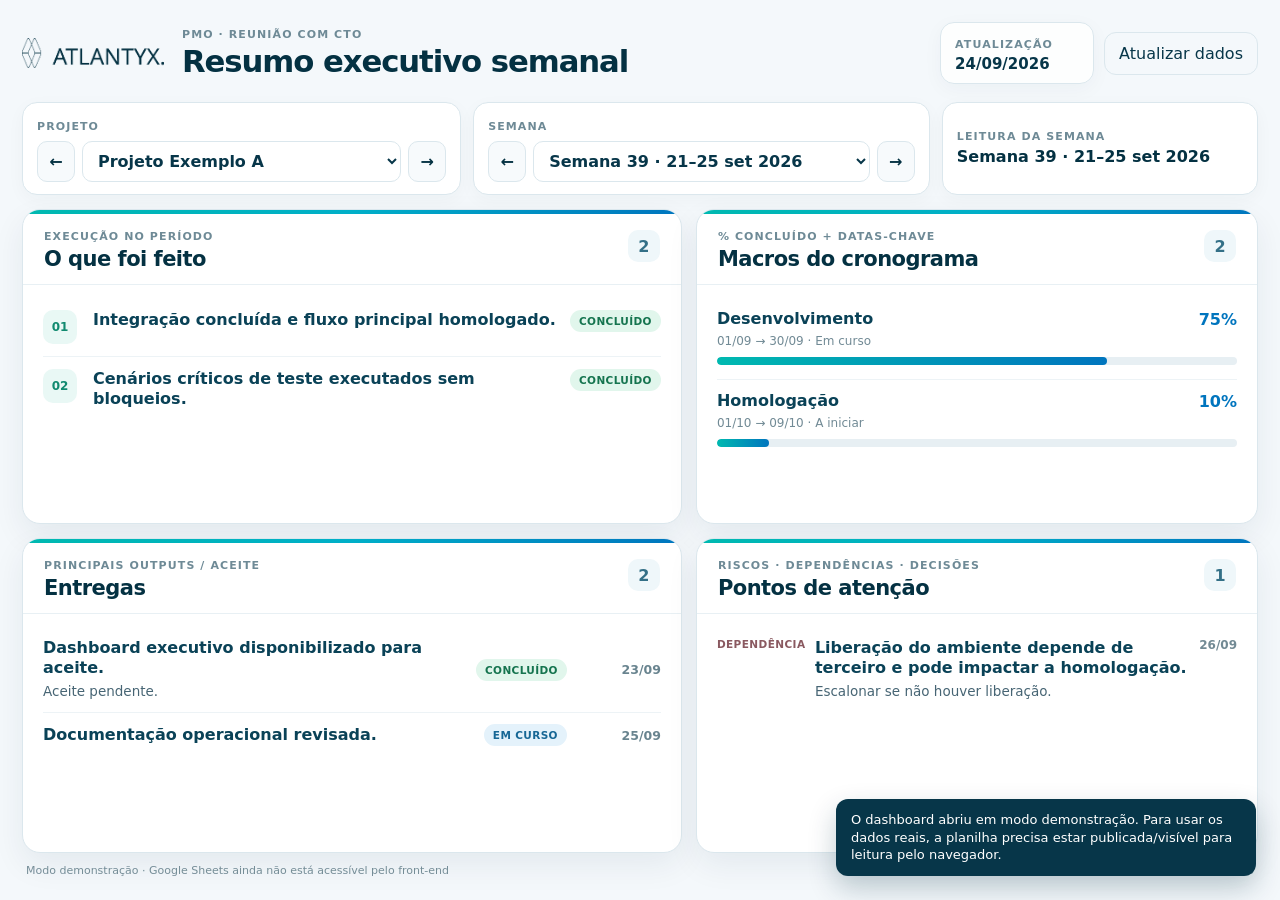
==== index.html @ fbb0abfb "Add files via upload" ====
<!doctype html>
<html lang="pt-BR">
<head>
  <meta charset="utf-8" />
  <meta name="viewport" content="width=device-width, initial-scale=1" />
  <meta name="theme-color" content="#f4f8fb" />
  <title>ATLANTYX · Resumo Executivo Semanal</title>
  <link rel="stylesheet" href="styles.css" />
</head>
<body>
  <div class="app-shell">
    <header class="topbar">
      <div class="brand-group">
        <img class="brand-logo" src="assets/atlantyx_logo_navy.png" alt="ATLANTYX" />
        <div>
          <div class="eyebrow">PMO · REUNIÃO COM CTO</div>
          <h1>Resumo executivo semanal</h1>
        </div>
      </div>
      <div class="topbar-right">
        <div class="updated-chip">
          <span class="updated-chip__label">Atualização</span>
          <strong id="updatedDate">—</strong>
        </div>
        <button class="ghost-button" id="refreshButton" type="button" title="Atualizar dados">Atualizar dados</button>
      </div>
    </header>

    <section class="filters" aria-label="Filtros">
      <div class="filter-block filter-project">
        <span class="filter-label">Projeto</span>
        <div class="stepper-control">
          <button class="icon-button" id="prevProject" type="button" aria-label="Projeto anterior">←</button>
          <select id="projectSelect" aria-label="Selecionar projeto"></select>
          <button class="icon-button" id="nextProject" type="button" aria-label="Próximo projeto">→</button>
        </div>
      </div>

      <div class="filter-block filter-week">
        <span class="filter-label">Semana</span>
        <div class="stepper-control">
          <button class="icon-button" id="prevWeek" type="button" aria-label="Semana anterior">←</button>
          <select id="weekSelect" aria-label="Selecionar semana"></select>
          <button class="icon-button" id="nextWeek" type="button" aria-label="Próxima semana">→</button>
        </div>
      </div>

      <div class="meeting-summary">
        <span class="meeting-summary__label">Leitura da semana</span>
        <strong id="weekHeadline">—</strong>
      </div>
    </section>

    <main class="dashboard-grid" id="dashboardGrid">
      <section class="panel panel-done" data-section="O que foi feito">
        <div class="panel-header">
          <div>
            <div class="section-kicker">EXECUÇÃO NO PERÍODO</div>
            <h2>O que foi feito</h2>
          </div>
          <span class="counter" id="countDone">0</span>
        </div>
        <div class="panel-content" id="doneList"></div>
      </section>

      <section class="panel panel-schedule" data-section="Macros do cronograma">
        <div class="panel-header">
          <div>
            <div class="section-kicker">% CONCLUÍDO + DATAS-CHAVE</div>
            <h2>Macros do cronograma</h2>
          </div>
          <span class="counter" id="countSchedule">0</span>
        </div>
        <div class="panel-content" id="scheduleList"></div>
      </section>

      <section class="panel panel-deliveries" data-section="Entregas">
        <div class="panel-header">
          <div>
            <div class="section-kicker">PRINCIPAIS OUTPUTS / ACEITE</div>
            <h2>Entregas</h2>
          </div>
          <span class="counter" id="countDeliveries">0</span>
        </div>
        <div class="panel-content" id="deliveryList"></div>
      </section>

      <section class="panel panel-attention" data-section="Pontos de atenção">
        <div class="panel-header">
          <div>
            <div class="section-kicker">RISCOS · DEPENDÊNCIAS · DECISÕES</div>
            <h2>Pontos de atenção</h2>
          </div>
          <span class="counter" id="countAttention">0</span>
        </div>
        <div class="panel-content" id="attentionList"></div>
      </section>
    </main>

    <footer class="footer">
      <span id="dataStatus">Carregando dados…</span>
      <span>ATLANTYX · Uso executivo</span>
    </footer>
  </div>

  <div class="toast" id="toast" role="status" aria-live="polite"></div>
  <script src="config.js"></script>
  <script src="app.js"></script>
</body>
</html>
---- styles.css ----
:root {
  --bg: #f4f8fb;
  --surface: #ffffff;
  --ink: #073649;
  --ink-soft: #476574;
  --line: #dbe7ed;
  --line-strong: #c9dbe3;
  --navy: #043142;
  --teal: #00b9b0;
  --cyan: #00afc8;
  --blue: #0075be;
  --green: #18a26b;
  --amber: #c98200;
  --red: #c44444;
  --purple: #7356c7;
  --shadow: 0 12px 32px rgba(4, 49, 66, .07);
  --radius: 18px;
}

* { box-sizing: border-box; }
html, body { margin: 0; min-height: 100%; background: var(--bg); color: var(--ink); font-family: Inter, ui-sans-serif, system-ui, -apple-system, BlinkMacSystemFont, "Segoe UI", sans-serif; }
body { padding: 22px; }
button, select { font: inherit; }

.app-shell { max-width: 1560px; margin: 0 auto; }
.topbar { display: flex; align-items: center; justify-content: space-between; gap: 24px; margin-bottom: 18px; }
.brand-group { display: flex; align-items: center; gap: 18px; min-width: 0; }
.brand-logo { width: 142px; height: auto; flex: 0 0 auto; }
.eyebrow, .section-kicker, .filter-label, .meeting-summary__label, .updated-chip__label { font-size: 11px; font-weight: 800; letter-spacing: .1em; text-transform: uppercase; color: #6e8a96; }
h1 { margin: 4px 0 0; font-size: clamp(24px, 2.4vw, 38px); line-height: 1.05; letter-spacing: -.035em; color: var(--navy); }
.topbar-right { display: flex; align-items: center; gap: 10px; }
.updated-chip { min-width: 154px; padding: 10px 14px; border: 1px solid var(--line); border-radius: 14px; background: rgba(255,255,255,.86); box-shadow: 0 5px 20px rgba(4,49,66,.04); }
.updated-chip strong { display: block; margin-top: 3px; font-size: 15px; }
.ghost-button { padding: 11px 14px; border: 1px solid var(--line); border-radius: 12px; background: transparent; color: var(--ink); cursor: pointer; }
.ghost-button:hover { background: #fff; }

.filters { display: grid; grid-template-columns: minmax(300px, 1.25fr) minmax(360px, 1.3fr) minmax(250px, .9fr); gap: 12px; margin-bottom: 14px; }
.filter-block, .meeting-summary { padding: 12px 14px; background: var(--surface); border: 1px solid var(--line); border-radius: 15px; box-shadow: 0 5px 18px rgba(4,49,66,.035); }
.stepper-control { display: grid; grid-template-columns: 38px minmax(0,1fr) 38px; gap: 7px; margin-top: 7px; }
.icon-button { border: 1px solid var(--line); border-radius: 10px; background: #f7fafc; color: var(--navy); cursor: pointer; font-weight: 800; }
.icon-button:hover { border-color: #a9ccd8; background: #eef8fb; }
select { width: 100%; border: 1px solid var(--line); border-radius: 10px; background: #fff; color: var(--ink); padding: 9px 11px; font-weight: 700; outline: none; min-width: 0; }
select:focus { border-color: var(--cyan); box-shadow: 0 0 0 3px rgba(0,175,200,.12); }
.meeting-summary { display: flex; flex-direction: column; justify-content: center; }
.meeting-summary strong { margin-top: 4px; font-size: 16px; line-height: 1.25; color: var(--navy); }

.dashboard-grid { display: grid; grid-template-columns: 1.08fr .92fr; grid-template-rows: minmax(315px, auto) minmax(315px, auto); gap: 14px; }
.panel { position: relative; min-width: 0; overflow: hidden; background: var(--surface); border: 1px solid var(--line); border-radius: var(--radius); box-shadow: var(--shadow); }
.panel::before { content:""; position:absolute; top:0; left:0; right:0; height:4px; background: linear-gradient(90deg, var(--teal), var(--cyan), var(--blue)); }
.panel-header { display: flex; align-items: flex-start; justify-content: space-between; gap: 16px; padding: 20px 21px 13px; border-bottom: 1px solid #e8f0f4; }
.panel-header h2 { margin: 4px 0 0; font-size: 21px; letter-spacing: -.025em; color: var(--navy); }
.counter { min-width: 32px; height: 32px; display: inline-flex; align-items: center; justify-content: center; border-radius: 10px; background: #eff7fa; color: #347087; font-weight: 800; }
.panel-content { padding: 13px 20px 18px; }
.empty-state { height: 190px; display: grid; place-items: center; text-align: center; color: #8097a1; border: 1px dashed #d6e5eb; border-radius: 14px; background: #fbfdfe; padding: 30px; }

.done-item { display: grid; grid-template-columns: 38px minmax(0,1fr) auto; gap: 12px; padding: 12px 0; border-bottom: 1px solid #edf3f6; align-items: start; }
.done-item:last-child { border-bottom: 0; }
.item-number { width: 34px; height: 34px; border-radius: 10px; display: grid; place-items: center; background: #e9f8f5; color: #118a70; font-size: 12px; font-weight: 900; }
.item-title { font-weight: 800; line-height: 1.25; color: #0a4257; }
.item-description { margin-top: 4px; color: var(--ink-soft); line-height: 1.42; font-size: 13.5px; }

.status-badge { display: inline-flex; align-items: center; justify-content: center; white-space: nowrap; border-radius: 999px; padding: 5px 9px; font-size: 10.5px; font-weight: 900; letter-spacing: .035em; text-transform: uppercase; background: #edf3f6; color: #54717e; }
.status-concluido { background:#e1f6ec; color:#15744f; }
.status-em-curso { background:#e4f2fb; color:#176795; }
.status-a-iniciar { background:#eef1f4; color:#61717b; }
.status-risco, .status-bloqueado { background:#fde9e9; color:#a53636; }
.status-dependencia { background:#fff3db; color:#956000; }
.status-decisao { background:#eee9fb; color:#6345ad; }

.delivery-row { display:grid; grid-template-columns: minmax(0,1fr) auto 82px; gap:12px; padding:11px 0; border-bottom:1px solid #edf3f6; align-items:center; }
.delivery-row:last-child { border-bottom:0; }
.delivery-date { text-align:right; color:#69848f; font-weight:700; font-size:12.5px; }

.schedule-item { padding: 11px 0 14px; border-bottom:1px solid #edf3f6; }
.schedule-item:last-child { border-bottom:0; }
.schedule-head { display:flex; align-items:center; justify-content:space-between; gap:12px; }
.schedule-percent { font-weight:900; color:var(--blue); }
.schedule-dates { color:#718a95; font-size:12px; margin-top:5px; }
.progress-track { height:8px; margin-top:9px; background:#e7eff3; border-radius:999px; overflow:hidden; }
.progress-fill { height:100%; width:0; background:linear-gradient(90deg,var(--teal),var(--blue)); border-radius:999px; transition:width .35s ease; }

.attention-item { display:grid; grid-template-columns: 86px minmax(0,1fr) auto; gap:12px; padding:11px 0; border-bottom:1px solid #edf3f6; align-items:start; }
.attention-item:last-child { border-bottom:0; }
.attention-type { font-size:10.5px; font-weight:900; text-transform:uppercase; letter-spacing:.04em; color:#8a5960; }
.attention-date { color:#728a94; font-size:12px; font-weight:700; white-space:nowrap; }

.footer { display:flex; justify-content:space-between; gap:18px; margin-top:11px; padding:0 4px; font-size:11px; color:#78909a; }
.toast { position:fixed; right:24px; bottom:24px; max-width:420px; padding:12px 15px; border-radius:12px; background:#073649; color:#fff; box-shadow:0 12px 28px rgba(4,49,66,.24); opacity:0; pointer-events:none; transform:translateY(8px); transition:.2s ease; font-size:13px; line-height:1.35; }
.toast.show { opacity:1; transform:translateY(0); }

body.compact .panel-content { padding-top: 8px; padding-bottom: 12px; }
body.compact .done-item, body.compact .delivery-row, body.compact .attention-item { padding-top: 8px; padding-bottom: 8px; }
body.compact .item-description { font-size: 12.5px; line-height:1.32; }
body.compact .panel-header { padding-top: 16px; padding-bottom: 10px; }

@media (max-width: 980px) {
  body { padding: 14px; }
  .topbar, .filters { grid-template-columns: 1fr; display:grid; }
  .topbar-right { justify-content:start; }
  .dashboard-grid { grid-template-columns: 1fr; grid-template-rows: auto; }
  .brand-logo { width:120px; }
}

@media print {
  @page { size: landscape; margin: 8mm; }
  body { padding:0; background:#fff; }
  .app-shell { max-width:none; }
  .ghost-button, .icon-button { display:none; }
  .topbar { margin-bottom:10px; }
  .filters { grid-template-columns: 1fr 1fr 1fr; margin-bottom:10px; }
  .stepper-control { grid-template-columns:1fr; }
  .dashboard-grid { grid-template-rows: 1fr 1fr; gap:9px; }
  .panel { box-shadow:none; break-inside:avoid; }
  .footer { margin-top:6px; }
}
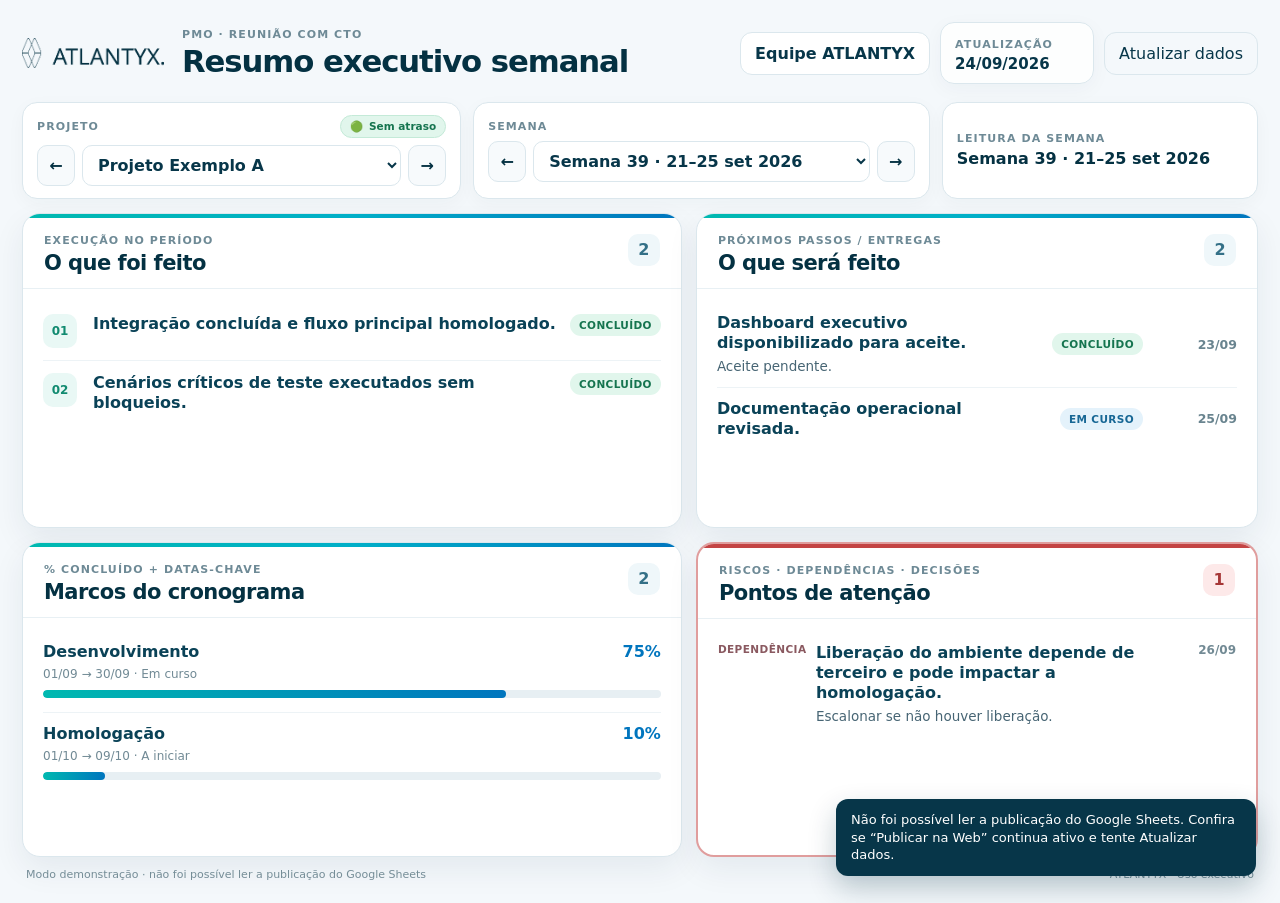
==== commit 718234f9: "Add files via upload" ====
--- a/index.html
+++ b/index.html
@@ -18,6 +18,7 @@
         </div>
       </div>
       <div class="topbar-right">
+        <button class="ghost-button team-button" id="teamButton" type="button">Equipe ATLANTYX</button>
         <div class="updated-chip">
           <span class="updated-chip__label">Atualização</span>
           <strong id="updatedDate">—</strong>
@@ -28,7 +29,13 @@
 
     <section class="filters" aria-label="Filtros">
       <div class="filter-block filter-project">
-        <span class="filter-label">Projeto</span>
+        <div class="filter-heading-row">
+          <span class="filter-label">Projeto</span>
+          <span class="project-signal project-signal-neutral" id="projectSignal" title="🟢 Sem atraso · 🟡 Atraso sem impacto no término · 🔴 Atraso com impacto no término">
+            <span id="projectSignalDot">⚪</span>
+            <span id="projectSignalText">Status não informado</span>
+          </span>
+        </div>
         <div class="stepper-control">
           <button class="icon-button" id="prevProject" type="button" aria-label="Projeto anterior">←</button>
           <select id="projectSelect" aria-label="Selecionar projeto"></select>
@@ -63,26 +70,26 @@
         <div class="panel-content" id="doneList"></div>
       </section>
 
-      <section class="panel panel-schedule" data-section="Macros do cronograma">
+      <section class="panel panel-planned" data-section="O que será feito">
+        <div class="panel-header">
+          <div>
+            <div class="section-kicker">PRÓXIMOS PASSOS / ENTREGAS</div>
+            <h2>O que será feito</h2>
+          </div>
+          <span class="counter" id="countPlanned">0</span>
+        </div>
+        <div class="panel-content" id="plannedList"></div>
+      </section>
+
+      <section class="panel panel-schedule" data-section="Marcos do cronograma">
         <div class="panel-header">
           <div>
             <div class="section-kicker">% CONCLUÍDO + DATAS-CHAVE</div>
-            <h2>Macros do cronograma</h2>
+            <h2>Marcos do cronograma</h2>
           </div>
           <span class="counter" id="countSchedule">0</span>
         </div>
         <div class="panel-content" id="scheduleList"></div>
-      </section>
-
-      <section class="panel panel-deliveries" data-section="Entregas">
-        <div class="panel-header">
-          <div>
-            <div class="section-kicker">PRINCIPAIS OUTPUTS / ACEITE</div>
-            <h2>Entregas</h2>
-          </div>
-          <span class="counter" id="countDeliveries">0</span>
-        </div>
-        <div class="panel-content" id="deliveryList"></div>
       </section>
 
       <section class="panel panel-attention" data-section="Pontos de atenção">
@@ -103,6 +110,20 @@
     </footer>
   </div>
 
+  <div class="modal-backdrop" id="teamModal" hidden>
+    <section class="team-modal" role="dialog" aria-modal="true" aria-labelledby="teamModalTitle">
+      <div class="team-modal__header">
+        <div>
+          <div class="section-kicker">EQUIPE DO PROJETO</div>
+          <h2 id="teamModalTitle">Equipe ATLANTYX</h2>
+          <div class="team-project-name" id="teamProjectName">—</div>
+        </div>
+        <button class="modal-close" id="teamModalClose" type="button" aria-label="Fechar">×</button>
+      </div>
+      <div class="team-list" id="teamList"></div>
+    </section>
+  </div>
+
   <div class="toast" id="toast" role="status" aria-live="polite"></div>
   <script src="config.js"></script>
   <script src="app.js"></script>
--- a/styles.css
+++ b/styles.css
@@ -113,3 +113,41 @@
   .panel { box-shadow:none; break-inside:avoid; }
   .footer { margin-top:6px; }
 }
+
+/* v3: sinalizador de projeto, equipe e pontos de atenção */
+.filter-heading-row { display:flex; align-items:center; justify-content:space-between; gap:10px; }
+.project-signal { display:inline-flex; align-items:center; gap:6px; max-width:70%; padding:4px 9px; border-radius:999px; font-size:10.5px; font-weight:850; line-height:1.2; white-space:nowrap; overflow:hidden; text-overflow:ellipsis; border:1px solid transparent; }
+.project-signal-green { background:#e1f6ec; color:#15744f; border-color:#c4ead8; }
+.project-signal-yellow { background:#fff3db; color:#8b5d00; border-color:#f0d797; }
+.project-signal-red { background:#fde9e9; color:#a53636; border-color:#efc5c5; }
+.project-signal-neutral { background:#eef3f6; color:#617681; border-color:#dce7ec; }
+.team-button { background:#fff; font-weight:750; }
+.panel-attention { border:2px solid rgba(196,68,68,.52); }
+.panel-attention::before { background:var(--red); height:4px; }
+.panel-attention .counter { background:#fde9e9; color:#a53636; }
+.modal-backdrop { position:fixed; inset:0; z-index:100; display:grid; place-items:center; padding:24px; background:rgba(3,31,43,.42); backdrop-filter:blur(3px); }
+.modal-backdrop[hidden] { display:none; }
+.team-modal { width:min(560px, 100%); max-height:min(72vh, 660px); overflow:auto; background:#fff; border:1px solid var(--line); border-radius:18px; box-shadow:0 24px 70px rgba(3,31,43,.24); }
+.team-modal__header { display:flex; justify-content:space-between; gap:18px; align-items:flex-start; padding:20px 22px 16px; border-bottom:1px solid #e8f0f4; }
+.team-modal__header h2 { margin:4px 0 0; color:var(--navy); font-size:22px; }
+.team-project-name { margin-top:5px; font-size:13px; color:var(--ink-soft); font-weight:700; }
+.modal-close { width:36px; height:36px; border:1px solid var(--line); border-radius:10px; background:#f8fbfc; color:var(--navy); font-size:24px; line-height:1; cursor:pointer; }
+.team-list { padding:10px 22px 22px; }
+.team-member { display:grid; grid-template-columns:38px minmax(0,1fr); gap:11px; align-items:center; padding:11px 0; border-bottom:1px solid #edf3f6; }
+.team-member:last-child { border-bottom:0; }
+.team-avatar { width:36px; height:36px; display:grid; place-items:center; border-radius:50%; background:#e8f7f5; color:#0d826e; font-size:12px; font-weight:900; }
+.team-member-name { color:var(--navy); font-weight:850; line-height:1.2; }
+.team-member-role { margin-top:3px; color:var(--ink-soft); font-size:12.5px; }
+.team-empty { padding:22px 0 4px; color:#78909a; line-height:1.5; text-align:center; }
+
+@media (max-width: 980px) {
+  .project-signal { max-width:58%; }
+  .topbar-right { flex-wrap:wrap; }
+}
+
+@media print {
+  .team-button, .modal-backdrop { display:none !important; }
+  .panel-attention { border-color:#d98c8c; }
+}
+
+body.modal-open { overflow:hidden; }
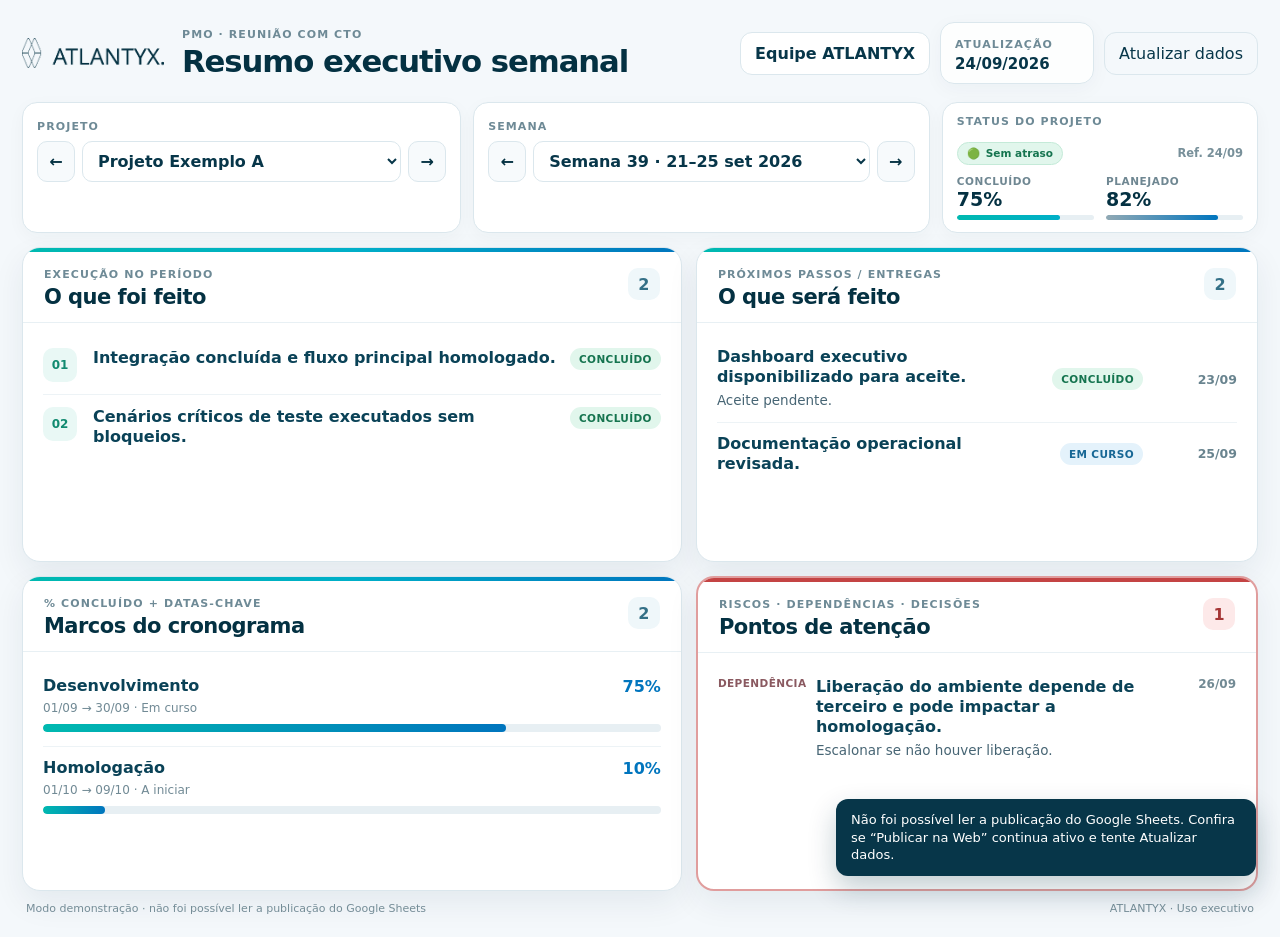
==== commit f84a0ecb: "Add files via upload" ====
--- a/index.html
+++ b/index.html
@@ -29,13 +29,7 @@
 
     <section class="filters" aria-label="Filtros">
       <div class="filter-block filter-project">
-        <div class="filter-heading-row">
-          <span class="filter-label">Projeto</span>
-          <span class="project-signal project-signal-neutral" id="projectSignal" title="🟢 Sem atraso · 🟡 Atraso sem impacto no término · 🔴 Atraso com impacto no término">
-            <span id="projectSignalDot">⚪</span>
-            <span id="projectSignalText">Status não informado</span>
-          </span>
-        </div>
+        <span class="filter-label">Projeto</span>
         <div class="stepper-control">
           <button class="icon-button" id="prevProject" type="button" aria-label="Projeto anterior">←</button>
           <select id="projectSelect" aria-label="Selecionar projeto"></select>
@@ -52,9 +46,27 @@
         </div>
       </div>
 
-      <div class="meeting-summary">
-        <span class="meeting-summary__label">Leitura da semana</span>
-        <strong id="weekHeadline">—</strong>
+      <div class="meeting-summary project-health-summary">
+        <span class="meeting-summary__label">Status do projeto</span>
+        <div class="health-status-row">
+          <span class="project-signal project-signal-neutral" id="projectSignal" title="🟢 Sem atraso · 🟡 Atraso sem impacto no término · 🔴 Atraso com impacto no término">
+            <span id="projectSignalDot">⚪</span>
+            <span id="projectSignalText">Status não informado</span>
+          </span>
+          <span class="health-date" id="indicatorDate">—</span>
+        </div>
+        <div class="health-metrics">
+          <div class="health-metric">
+            <span>Concluído</span>
+            <strong id="indicatorActual">—</strong>
+            <div class="health-track"><div class="health-fill actual" id="indicatorActualBar"></div></div>
+          </div>
+          <div class="health-metric">
+            <span>Planejado</span>
+            <strong id="indicatorPlanned">—</strong>
+            <div class="health-track"><div class="health-fill planned" id="indicatorPlannedBar"></div></div>
+          </div>
+        </div>
       </div>
     </section>
 
--- a/styles.css
+++ b/styles.css
@@ -151,3 +151,21 @@
 }
 
 body.modal-open { overflow:hidden; }
+
+
+/* v4: resumo do Project no topo */
+.project-health-summary { justify-content: flex-start; gap: 8px; }
+.health-status-row { display:flex; align-items:center; justify-content:space-between; gap:10px; margin-top:6px; }
+.health-date { color:#78909a; font-size:11.5px; font-weight:750; white-space:nowrap; }
+.health-metrics { display:grid; grid-template-columns:1fr 1fr; gap:12px; margin-top:2px; }
+.health-metric { min-width:0; }
+.health-metric > span { display:block; color:#6f8792; font-size:10.5px; font-weight:800; text-transform:uppercase; letter-spacing:.055em; }
+.health-metric > strong { display:block; margin-top:2px; color:var(--navy); font-size:19px; line-height:1.1; }
+.health-track { height:5px; margin-top:6px; background:#e7eff3; border-radius:999px; overflow:hidden; }
+.health-fill { height:100%; width:0; border-radius:999px; transition:width .35s ease; }
+.health-fill.actual { background:linear-gradient(90deg,var(--teal),var(--cyan)); }
+.health-fill.planned { background:linear-gradient(90deg,#91a9b4,var(--blue)); }
+.filter-project .filter-heading-row { display:none; }
+@media (max-width: 980px) {
+  .health-metrics { grid-template-columns:1fr 1fr; }
+}
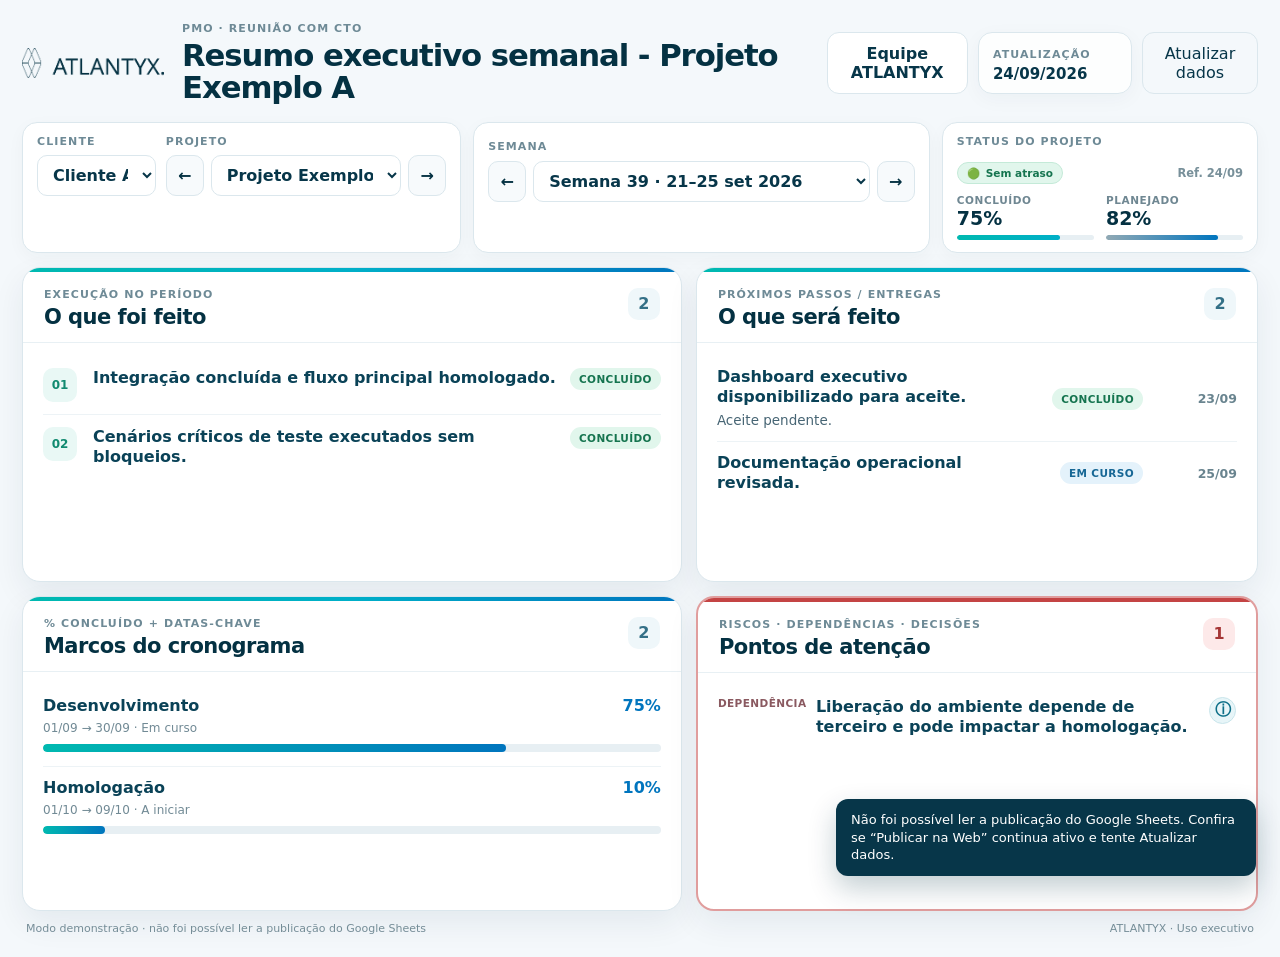
==== commit 27e62214: "Add files via upload" ====
--- a/index.html
+++ b/index.html
@@ -14,7 +14,7 @@
         <img class="brand-logo" src="assets/atlantyx_logo_navy.png" alt="ATLANTYX" />
         <div>
           <div class="eyebrow">PMO · REUNIÃO COM CTO</div>
-          <h1>Resumo executivo semanal</h1>
+          <h1 id="pageTitle">Resumo executivo semanal</h1>
         </div>
       </div>
       <div class="topbar-right">
@@ -29,11 +29,19 @@
 
     <section class="filters" aria-label="Filtros">
       <div class="filter-block filter-project">
-        <span class="filter-label">Projeto</span>
-        <div class="stepper-control">
-          <button class="icon-button" id="prevProject" type="button" aria-label="Projeto anterior">←</button>
-          <select id="projectSelect" aria-label="Selecionar projeto"></select>
-          <button class="icon-button" id="nextProject" type="button" aria-label="Próximo projeto">→</button>
+        <div class="linked-filters">
+          <label class="linked-filter linked-filter-client">
+            <span class="filter-label">Cliente</span>
+            <select id="clientSelect" aria-label="Selecionar cliente"></select>
+          </label>
+          <div class="linked-filter linked-filter-project">
+            <span class="filter-label">Projeto</span>
+            <div class="stepper-control project-stepper">
+              <button class="icon-button" id="prevProject" type="button" aria-label="Projeto anterior">←</button>
+              <select id="projectSelect" aria-label="Selecionar projeto"></select>
+              <button class="icon-button" id="nextProject" type="button" aria-label="Próximo projeto">→</button>
+            </div>
+          </div>
         </div>
       </div>
 
--- a/styles.css
+++ b/styles.css
@@ -82,7 +82,14 @@
 .attention-item { display:grid; grid-template-columns: 86px minmax(0,1fr) auto; gap:12px; padding:11px 0; border-bottom:1px solid #edf3f6; align-items:start; }
 .attention-item:last-child { border-bottom:0; }
 .attention-type { font-size:10.5px; font-weight:900; text-transform:uppercase; letter-spacing:.04em; color:#8a5960; }
-.attention-date { color:#728a94; font-size:12px; font-weight:700; white-space:nowrap; }
+.attention-action { display:flex; justify-content:flex-end; align-items:flex-start; min-width:32px; position:relative; }
+.action-info { position:relative; display:inline-flex; align-items:center; justify-content:center; width:27px; height:27px; border-radius:50%; color:#0d6f88; background:#e7f5f8; border:1px solid #c9e5eb; cursor:help; outline:none; font-weight:900; }
+.action-info:hover, .action-info:focus { color:#07536a; background:#d9f0f5; border-color:#9fcfd9; box-shadow:0 0 0 3px rgba(0,175,200,.10); }
+.action-info__icon { font-size:16px; line-height:1; }
+.action-tooltip { position:absolute; z-index:30; right:calc(100% + 10px); top:-3px; transform:translateX(4px); width:min(330px, 44vw); padding:10px 12px; border-radius:10px; background:#073649; color:#fff; font-size:12.5px; line-height:1.38; font-weight:650; box-shadow:0 12px 28px rgba(4,49,66,.22); opacity:0; pointer-events:none; transition:.16s ease; text-align:left; white-space:normal; }
+.action-tooltip::after { content:""; position:absolute; top:50%; right:-6px; transform:translateY(-50%); border-width:6px 0 6px 6px; border-style:solid; border-color:transparent transparent transparent #073649; }
+.action-info:hover .action-tooltip, .action-info:focus .action-tooltip { opacity:1; transform:translateX(0); }
+.action-empty { color:#9cafb7; font-size:15px; font-weight:700; line-height:27px; }
 
 .footer { display:flex; justify-content:space-between; gap:18px; margin-top:11px; padding:0 4px; font-size:11px; color:#78909a; }
 .toast { position:fixed; right:24px; bottom:24px; max-width:420px; padding:12px 15px; border-radius:12px; background:#073649; color:#fff; box-shadow:0 12px 28px rgba(4,49,66,.24); opacity:0; pointer-events:none; transform:translateY(8px); transition:.2s ease; font-size:13px; line-height:1.35; }
@@ -165,7 +172,19 @@
 .health-fill { height:100%; width:0; border-radius:999px; transition:width .35s ease; }
 .health-fill.actual { background:linear-gradient(90deg,var(--teal),var(--cyan)); }
 .health-fill.planned { background:linear-gradient(90deg,#91a9b4,var(--blue)); }
-.filter-project .filter-heading-row { display:none; }
 @media (max-width: 980px) {
   .health-metrics { grid-template-columns:1fr 1fr; }
 }
+
+
+/* v5: filtros vinculados Cliente -> Projeto */
+.linked-filters { display:grid; grid-template-columns:minmax(118px,.72fr) minmax(220px,1.7fr); gap:10px; align-items:end; }
+.linked-filter { min-width:0; }
+.linked-filter .filter-label { display:block; margin-bottom:7px; }
+.linked-filter .stepper-control { margin-top:0; }
+.linked-filter-client select { font-weight:750; }
+.linked-filter-project { min-width:0; }
+.project-stepper { grid-template-columns:38px minmax(0,1fr) 38px; }
+@media (max-width:1180px) { .linked-filters { grid-template-columns:minmax(105px,.65fr) minmax(190px,1.55fr); } }
+@media (max-width:980px) { .linked-filters { grid-template-columns:1fr; } .project-stepper { grid-template-columns:38px minmax(0,1fr) 38px; } .action-tooltip { width:min(300px,70vw); } }
+@media print { .linked-filters { grid-template-columns:.7fr 1.3fr; } }
